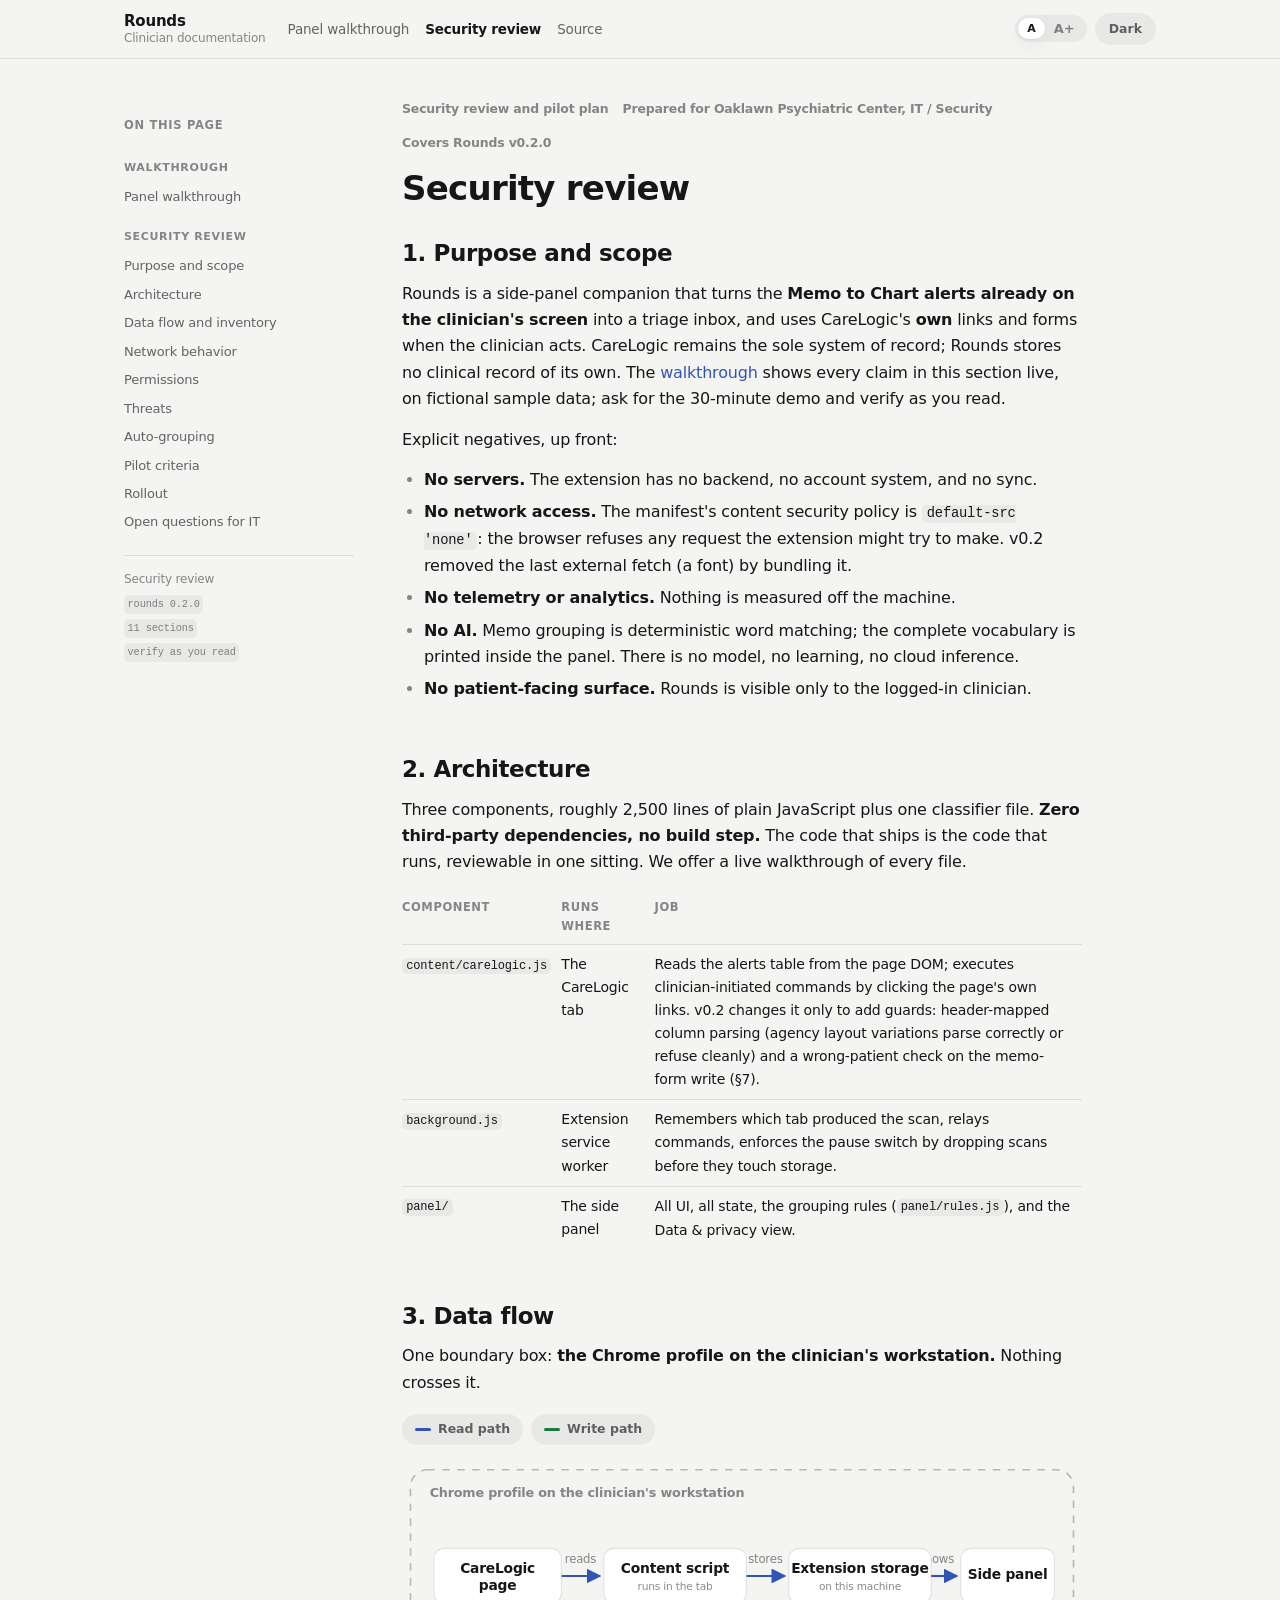
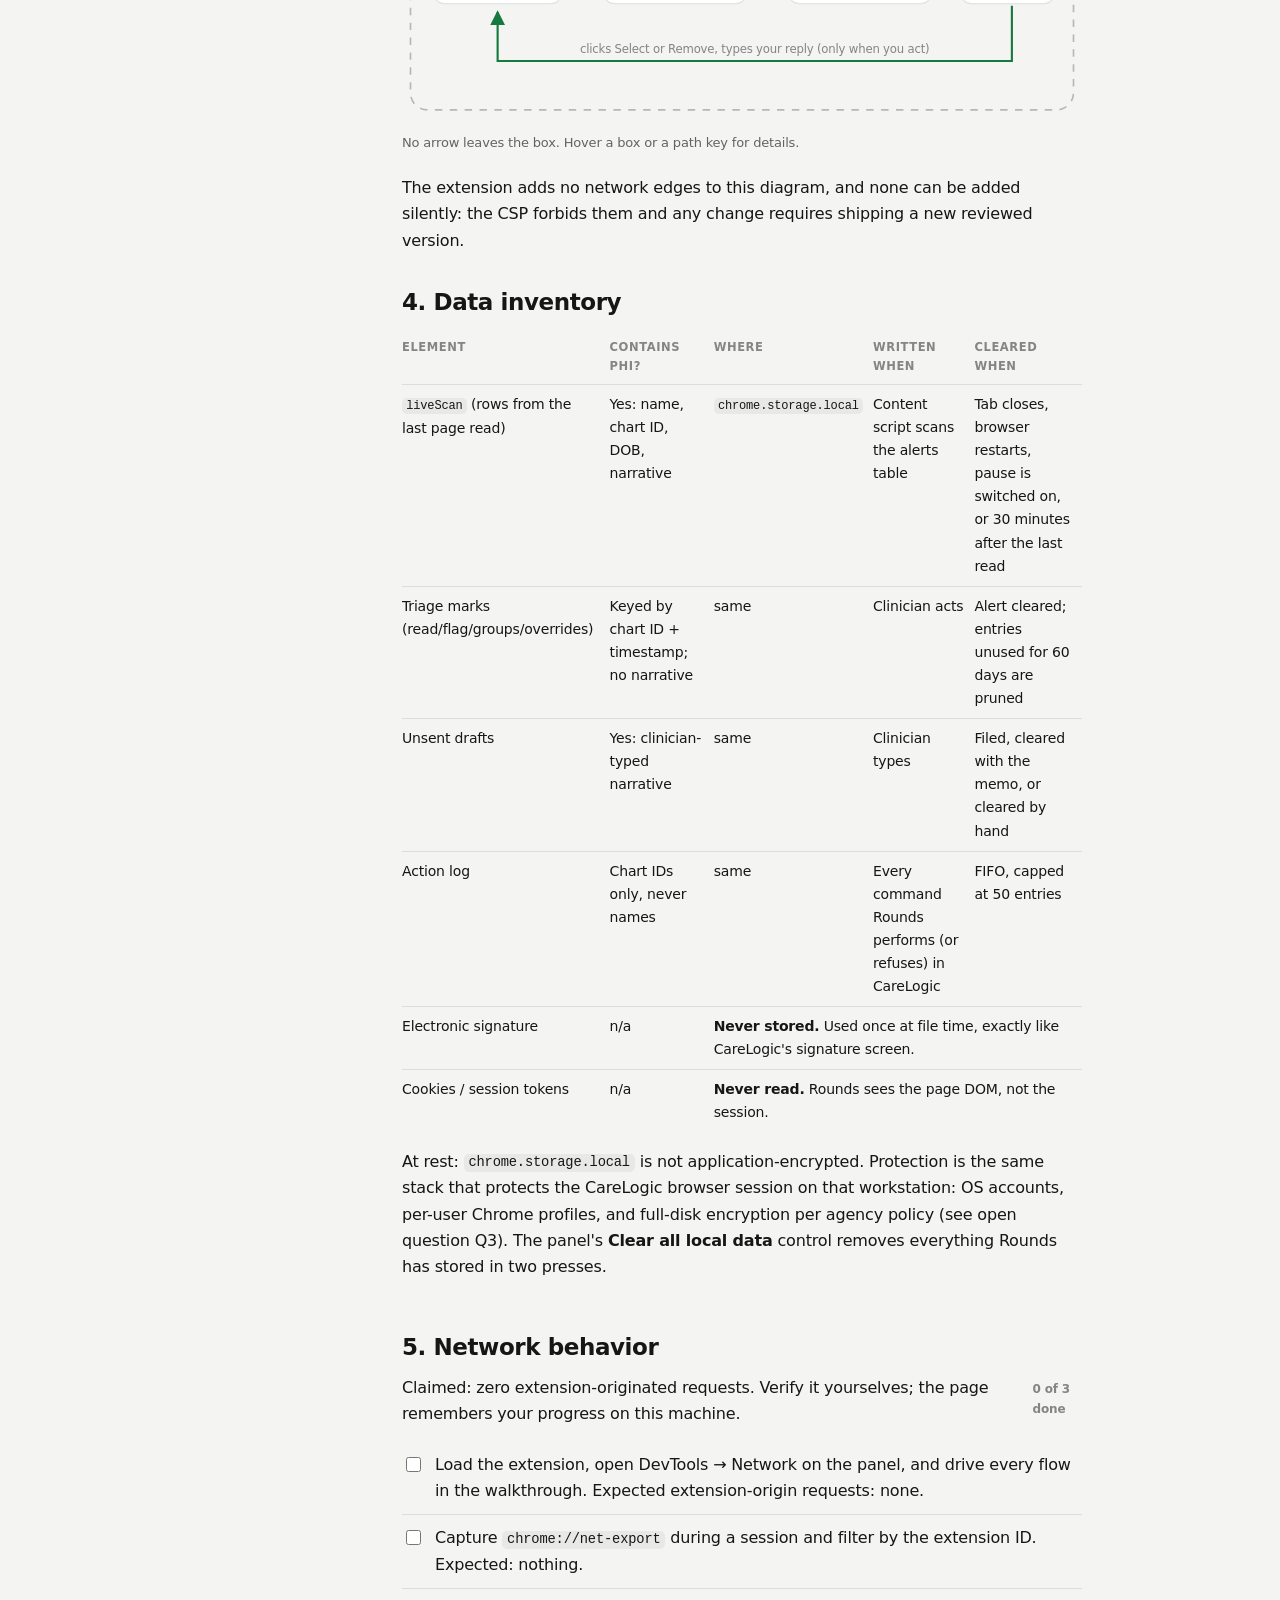
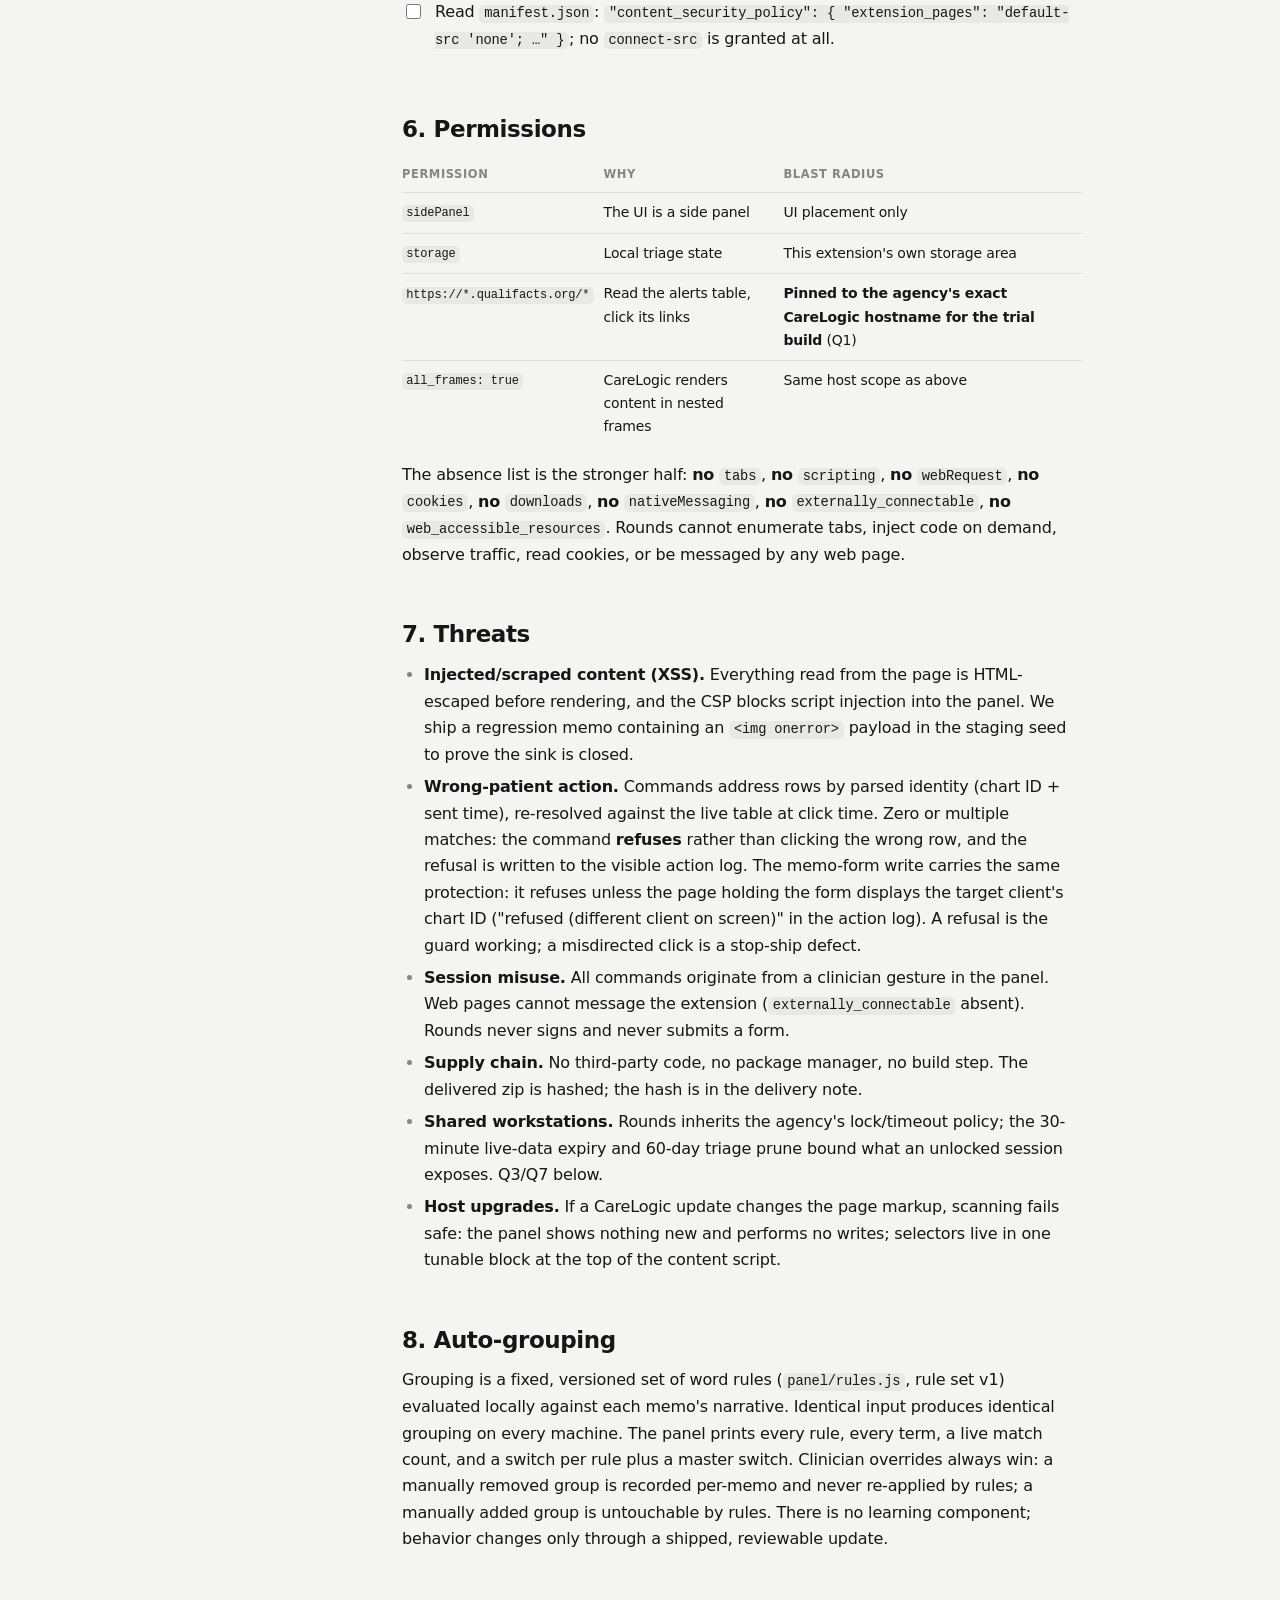
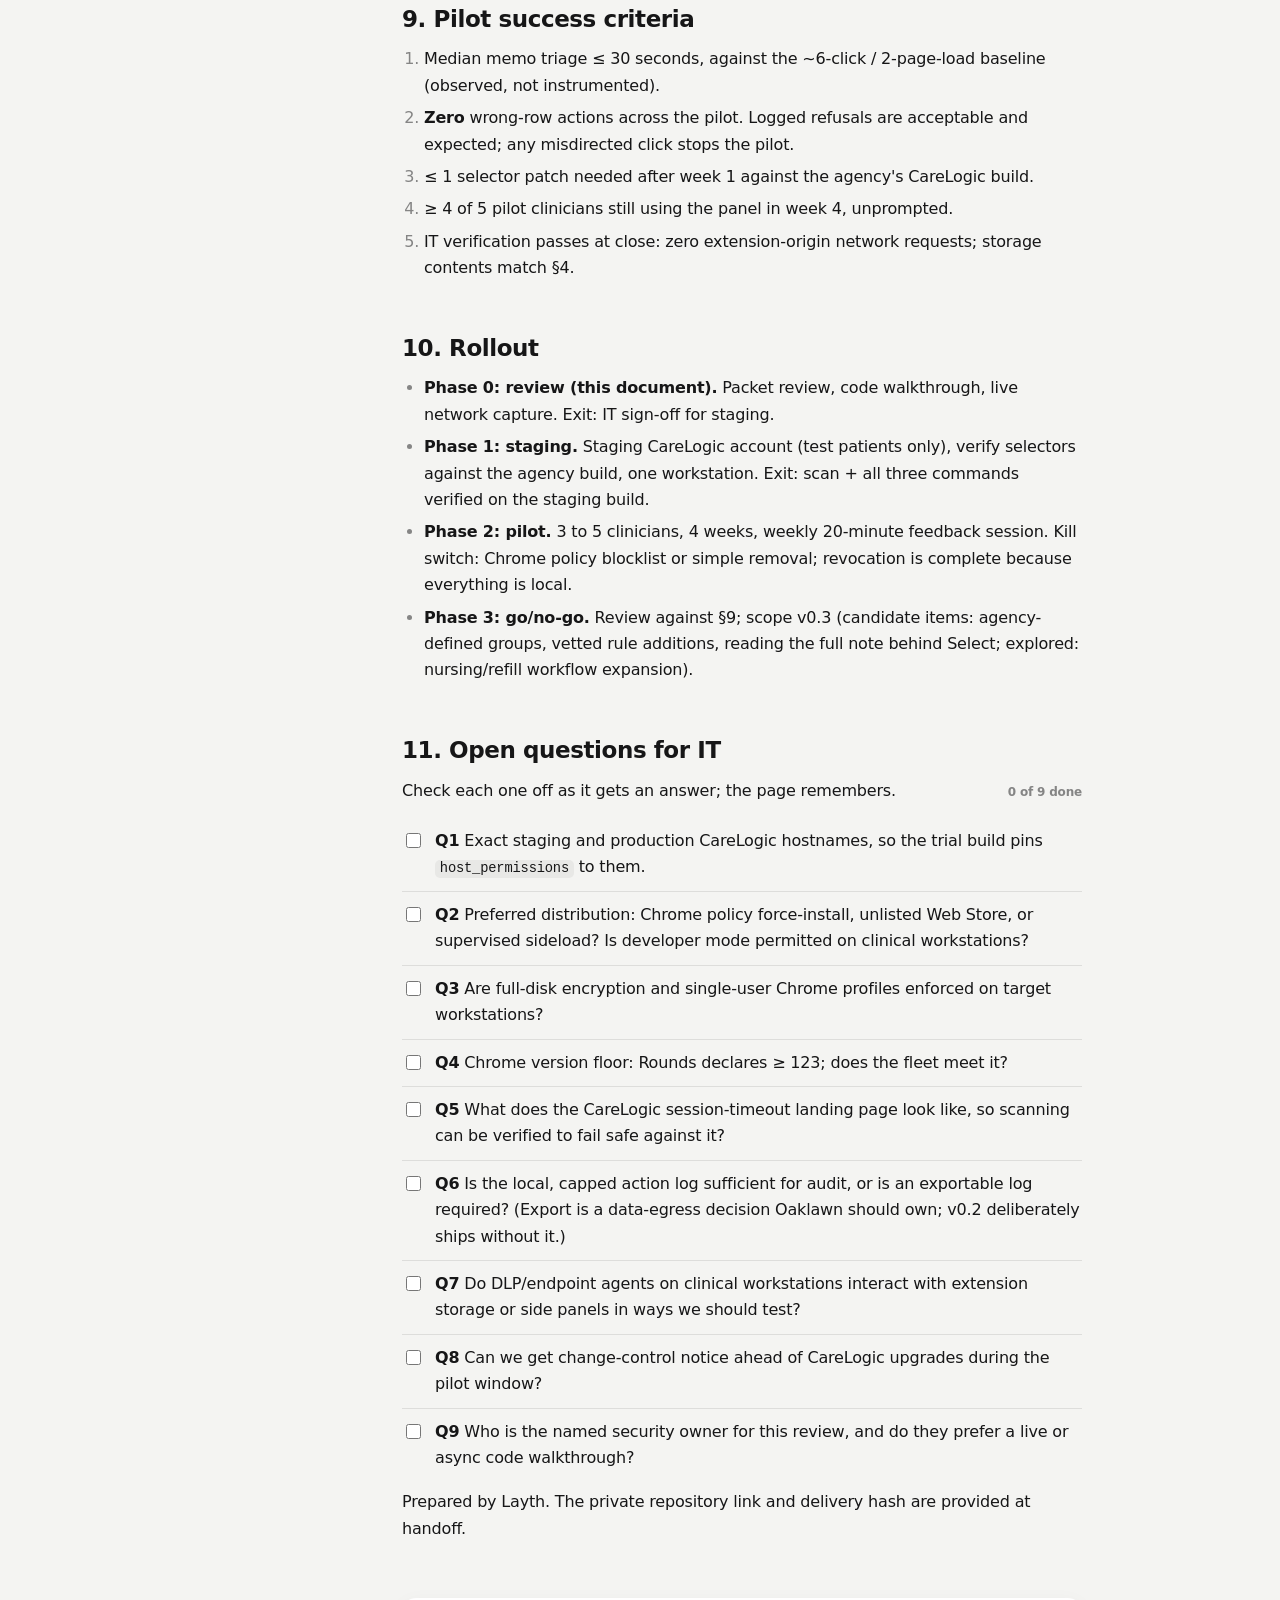
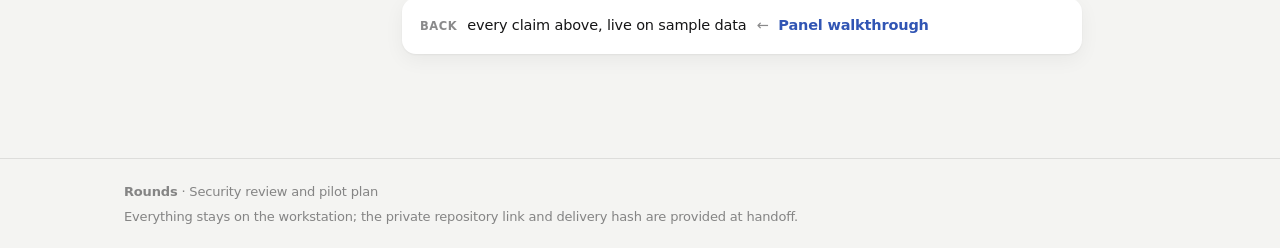
==== security.html @ e2f17cdd "Rounds docs site v0.2.0" ====
<!doctype html>
<html lang="en" data-theme="light" data-text-size="standard">
<head>
<meta charset="UTF-8" />
<meta name="viewport" content="width=device-width, initial-scale=1.0" />
<meta name="referrer" content="no-referrer" />
<meta name="description" content="Security review and pilot plan for the Rounds side panel: architecture, data flow, permissions, threats, and the staging trial plan for Oaklawn IT." />
<title>Security review | Rounds</title>
<script>(function(){var d=document.documentElement;try{d.dataset.theme=localStorage.getItem("rounds-docs-theme")||(matchMedia("(prefers-color-scheme: dark)").matches?"dark":"light");d.dataset.textSize=localStorage.getItem("rounds-docs-text")||"standard"}catch(e){}})()</script>
<link rel="stylesheet" href="docs.css" />
</head>
<body>
<a class="skip-link" href="#main-content">Skip to the review</a>

<div class="reading-progress" aria-hidden="true"><span id="readingProgress"></span></div>

<header class="document-header">
  <div class="header-inner">
    <a class="site-name" href="index.html"><strong>Rounds</strong><span>Clinician documentation</span></a>
    <nav aria-label="Primary">
      <a href="index.html">Panel walkthrough</a>
      <a href="security.html" aria-current="page">Security review</a>
      <a href="https://github.com/editnori/rounds" rel="noreferrer" title="Private repository">Source</a>
    </nav>
    <div class="reader-tools" role="group" aria-label="Reading controls">
      <div class="text-scale" role="group" aria-label="Article text size">
        <button type="button" data-text-size="standard" aria-pressed="true">A</button>
        <button type="button" data-text-size="large" aria-pressed="false">A+</button>
      </div>
      <button class="theme-button" id="themeButton" type="button" aria-pressed="false">Dark</button>
    </div>
    <button class="contents-button" id="contentsButton" type="button" aria-expanded="false" aria-controls="contentsRail">Contents</button>
  </div>
</header>

<div class="document-shell">
  <aside class="contents" id="contentsRail" aria-label="Documentation contents">
    <p>On this page</p>
    <nav>
      <span class="contents-group">Walkthrough</span>
      <a href="index.html">Panel walkthrough</a>
      <span class="contents-group">Security review</span>
      <a href="#security">Purpose and scope</a>
      <a href="#sec-architecture">Architecture</a>
      <a href="#sec-data">Data flow and inventory</a>
      <a href="#sec-network">Network behavior</a>
      <a href="#sec-permissions">Permissions</a>
      <a href="#sec-threats">Threats</a>
      <a href="#sec-rules">Auto-grouping</a>
      <a href="#sec-pilot">Pilot criteria</a>
      <a href="#sec-rollout">Rollout</a>
      <a href="#sec-questions">Open questions for IT</a>
    </nav>
    <div class="contents-version">
      <span>Security review</span>
      <code>rounds 0.2.0</code>
      <code>11 sections</code>
      <code>verify as you read</code>
    </div>
  </aside>

  <main id="main-content">
    <article>
      <header class="article-header" id="security">
        <div class="publication-line">
          <span>Security review and pilot plan</span>
          <span>Prepared for Oaklawn Psychiatric Center, IT / Security</span>
          <span>Covers Rounds v0.2.0</span>
        </div>
        <h1>Security review</h1>
        <h2 style="margin-top:30px">1. Purpose and scope</h2>
        <p>Rounds is a side-panel companion that turns the <strong>Memo to Chart alerts already on the clinician's screen</strong> into a triage inbox, and uses CareLogic's <strong>own</strong> links and forms when the clinician acts. CareLogic remains the sole system of record; Rounds stores no clinical record of its own. The <a href="index.html">walkthrough</a> shows every claim in this section live, on fictional sample data; ask for the 30-minute demo and verify as you read.</p>
        <p>Explicit negatives, up front:</p>
        <ul>
          <li><strong>No servers.</strong> The extension has no backend, no account system, and no sync.</li>
          <li><strong>No network access.</strong> The manifest's content security policy is <code>default-src 'none'</code>: the browser refuses any request the extension might try to make. v0.2 removed the last external fetch (a font) by bundling it.</li>
          <li><strong>No telemetry or analytics.</strong> Nothing is measured off the machine.</li>
          <li><strong>No AI.</strong> Memo grouping is deterministic word matching; the complete vocabulary is printed inside the panel. There is no model, no learning, no cloud inference.</li>
          <li><strong>No patient-facing surface.</strong> Rounds is visible only to the logged-in clinician.</li>
        </ul>
      </header>

      <section class="walkthrough-step" id="sec-architecture">
        <h2>2. Architecture</h2>
        <p>Three components, roughly 2,500 lines of plain JavaScript plus one classifier file. <strong>Zero third-party dependencies, no build step.</strong> The code that ships is the code that runs, reviewable in one sitting. We offer a live walkthrough of every file.</p>
        <div class="table-scroll"><table class="doc-table">
          <tr><th>Component</th><th>Runs where</th><th>Job</th></tr>
          <tr><td><code>content/carelogic.js</code></td><td>The CareLogic tab</td><td>Reads the alerts table from the page DOM; executes clinician-initiated commands by clicking the page's own links. v0.2 changes it only to add guards: header-mapped column parsing (agency layout variations parse correctly or refuse cleanly) and a wrong-patient check on the memo-form write (§7).</td></tr>
          <tr><td><code>background.js</code></td><td>Extension service worker</td><td>Remembers which tab produced the scan, relays commands, enforces the pause switch by dropping scans before they touch storage.</td></tr>
          <tr><td><code>panel/</code></td><td>The side panel</td><td>All UI, all state, the grouping rules (<code>panel/rules.js</code>), and the Data &amp; privacy view.</td></tr>
        </table></div>
      </section>

      <section class="walkthrough-step" id="sec-data">
        <h2>3. Data flow</h2>
        <p>One boundary box: <strong>the Chrome profile on the clinician's workstation.</strong> Nothing crosses it.</p>
<figure class="flow">
  <div class="flow-legend" aria-hidden="true">
    <button type="button" class="flow-key read" data-path="read"><i></i>Read path</button>
    <button type="button" class="flow-key write" data-path="write"><i></i>Write path</button>
  </div>
  <svg id="flowSvg" viewBox="0 0 640 250" role="img" aria-label="Data flow: the CareLogic page is read by the content script, which stores rows in extension storage, which the side panel shows. The write path goes from the side panel back to the CareLogic page: it clicks Select or Remove and types your reply, only when you act. Every box sits inside the Chrome profile on the workstation and no arrow leaves it.">
    <defs>
      <marker id="arrR" viewBox="0 0 8 8" refX="7" refY="4" markerWidth="7" markerHeight="7" orient="auto"><path d="M0 0 L8 4 L0 8 z" style="fill: var(--blue)"/></marker>
      <marker id="arrW" viewBox="0 0 8 8" refX="7" refY="4" markerWidth="7" markerHeight="7" orient="auto"><path d="M0 0 L8 4 L0 8 z" style="fill: var(--green)"/></marker>
    </defs>
    <rect class="boundary" x="8" y="12" width="624" height="226" rx="16"/>
    <text class="boundary-label" x="26" y="38">Chrome profile on the clinician's workstation</text>

    <path class="edge read" d="M150 112 H 186" marker-end="url(#arrR)"/>
    <path class="edge read" d="M324 112 H 360" marker-end="url(#arrR)"/>
    <path class="edge read" d="M498 112 H 522" marker-end="url(#arrR)"/>
    <text class="edge-label read" x="168" y="100" text-anchor="middle">reads</text>
    <text class="edge-label read" x="342" y="100" text-anchor="middle">stores</text>
    <text class="edge-label read" x="503" y="100" text-anchor="middle">shows</text>

    <path class="edge write" d="M574 140 V 192 H 90 V 146" marker-end="url(#arrW)"/>
    <text class="edge-label write" x="332" y="184" text-anchor="middle">clicks Select or Remove, types your reply (only when you act)</text>

    <g class="node" data-cap="CareLogic's own page. Rounds reads the alerts table that is already on screen and clicks the same links you would.">
      <rect x="30" y="86" width="120" height="52" rx="10"/>
      <text x="90" y="109">CareLogic</text>
      <text x="90" y="125">page</text>
    </g>
    <g class="node" data-cap="content/carelogic.js. Parses the table rows and runs your commands. It never signs and never submits.">
      <rect x="190" y="86" width="134" height="52" rx="10"/>
      <text x="257" y="109">Content script</text>
      <text class="sub" x="257" y="125">runs in the tab</text>
    </g>
    <g class="node" data-cap="chrome.storage.local. Rows from the last read, your groups and flags, drafts, and the action log. Cleared on tab close, expiry, or Clear all local data.">
      <rect x="364" y="86" width="134" height="52" rx="10"/>
      <text x="431" y="109">Extension storage</text>
      <text class="sub" x="431" y="125">on this machine</text>
    </g>
    <g class="node" data-cap="The Rounds panel. All UI and all rules run here, next to the EHR, never on a server.">
      <rect x="526" y="86" width="88" height="52" rx="10"/>
      <text x="570" y="115">Side panel</text>
    </g>
  </svg>
  <figcaption class="flow-cap" id="flowCap">No arrow leaves the box. Hover a box or a path key for details.</figcaption>
</figure>
        <p>The extension adds no network edges to this diagram, and none can be added silently: the CSP forbids them and any change requires shipping a new reviewed version.</p>

        <h2 style="margin-top:34px">4. Data inventory</h2>
        <div class="table-scroll"><table class="doc-table">
          <tr><th>Element</th><th>Contains PHI?</th><th>Where</th><th>Written when</th><th>Cleared when</th></tr>
          <tr><td><code>liveScan</code> (rows from the last page read)</td><td>Yes: name, chart ID, DOB, narrative</td><td><code>chrome.storage.local</code></td><td>Content script scans the alerts table</td><td>Tab closes, browser restarts, pause is switched on, or 30 minutes after the last read</td></tr>
          <tr><td>Triage marks (read/flag/groups/overrides)</td><td>Keyed by chart ID + timestamp; no narrative</td><td>same</td><td>Clinician acts</td><td>Alert cleared; entries unused for 60 days are pruned</td></tr>
          <tr><td>Unsent drafts</td><td>Yes: clinician-typed narrative</td><td>same</td><td>Clinician types</td><td>Filed, cleared with the memo, or cleared by hand</td></tr>
          <tr><td>Action log</td><td>Chart IDs only, never names</td><td>same</td><td>Every command Rounds performs (or refuses) in CareLogic</td><td>FIFO, capped at 50 entries</td></tr>
          <tr><td>Electronic signature</td><td>n/a</td><td colspan="3"><strong>Never stored.</strong> Used once at file time, exactly like CareLogic's signature screen.</td></tr>
          <tr><td>Cookies / session tokens</td><td>n/a</td><td colspan="3"><strong>Never read.</strong> Rounds sees the page DOM, not the session.</td></tr>
        </table></div>
        <p>At rest: <code>chrome.storage.local</code> is not application-encrypted. Protection is the same stack that protects the CareLogic browser session on that workstation: OS accounts, per-user Chrome profiles, and full-disk encryption per agency policy (see open question Q3). The panel's <strong>Clear all local data</strong> control removes everything Rounds has stored in two presses.</p>
      </section>

      <section class="walkthrough-step" id="sec-network">
        <h2>5. Network behavior</h2>
        <div class="check-head"><p>Claimed: zero extension-originated requests. Verify it yourselves; the page remembers your progress on this machine.</p><span class="check-count" data-count="verify"></span></div>
        <ul class="check-list" data-checklist="verify">
          <li><label><input type="checkbox"><span>Load the extension, open DevTools → Network on the panel, and drive every flow in the walkthrough. Expected extension-origin requests: none.</span></label></li>
          <li><label><input type="checkbox"><span>Capture <code>chrome://net-export</code> during a session and filter by the extension ID. Expected: nothing.</span></label></li>
          <li><label><input type="checkbox"><span>Read <code>manifest.json</code>: <code>"content_security_policy": { "extension_pages": "default-src 'none'; …" }</code>; no <code>connect-src</code> is granted at all.</span></label></li>
        </ul>
      </section>

      <section class="walkthrough-step" id="sec-permissions">
        <h2>6. Permissions</h2>
        <div class="table-scroll"><table class="doc-table">
          <tr><th>Permission</th><th>Why</th><th>Blast radius</th></tr>
          <tr><td><code>sidePanel</code></td><td>The UI is a side panel</td><td>UI placement only</td></tr>
          <tr><td><code>storage</code></td><td>Local triage state</td><td>This extension's own storage area</td></tr>
          <tr><td><code>https://*.qualifacts.org/*</code></td><td>Read the alerts table, click its links</td><td><strong>Pinned to the agency's exact CareLogic hostname for the trial build</strong> (Q1)</td></tr>
          <tr><td><code>all_frames: true</code></td><td>CareLogic renders content in nested frames</td><td>Same host scope as above</td></tr>
        </table></div>
        <p>The absence list is the stronger half: <strong>no</strong> <code>tabs</code>, <strong>no</strong> <code>scripting</code>, <strong>no</strong> <code>webRequest</code>, <strong>no</strong> <code>cookies</code>, <strong>no</strong> <code>downloads</code>, <strong>no</strong> <code>nativeMessaging</code>, <strong>no</strong> <code>externally_connectable</code>, <strong>no</strong> <code>web_accessible_resources</code>. Rounds cannot enumerate tabs, inject code on demand, observe traffic, read cookies, or be messaged by any web page.</p>
      </section>

      <section class="walkthrough-step" id="sec-threats">
        <h2>7. Threats</h2>
        <ul>
          <li><strong>Injected/scraped content (XSS).</strong> Everything read from the page is HTML-escaped before rendering, and the CSP blocks script injection into the panel. We ship a regression memo containing an <code>&lt;img onerror&gt;</code> payload in the staging seed to prove the sink is closed.</li>
          <li><strong>Wrong-patient action.</strong> Commands address rows by parsed identity (chart ID + sent time), re-resolved against the live table at click time. Zero or multiple matches: the command <strong>refuses</strong> rather than clicking the wrong row, and the refusal is written to the visible action log. The memo-form write carries the same protection: it refuses unless the page holding the form displays the target client's chart ID ("refused (different client on screen)" in the action log). A refusal is the guard working; a misdirected click is a stop-ship defect.</li>
          <li><strong>Session misuse.</strong> All commands originate from a clinician gesture in the panel. Web pages cannot message the extension (<code>externally_connectable</code> absent). Rounds never signs and never submits a form.</li>
          <li><strong>Supply chain.</strong> No third-party code, no package manager, no build step. The delivered zip is hashed; the hash is in the delivery note.</li>
          <li><strong>Shared workstations.</strong> Rounds inherits the agency's lock/timeout policy; the 30-minute live-data expiry and 60-day triage prune bound what an unlocked session exposes. Q3/Q7 below.</li>
          <li><strong>Host upgrades.</strong> If a CareLogic update changes the page markup, scanning fails safe: the panel shows nothing new and performs no writes; selectors live in one tunable block at the top of the content script.</li>
        </ul>
      </section>

      <section class="walkthrough-step" id="sec-rules">
        <h2>8. Auto-grouping</h2>
        <p>Grouping is a fixed, versioned set of word rules (<code>panel/rules.js</code>, rule set v1) evaluated locally against each memo's narrative. Identical input produces identical grouping on every machine. The panel prints every rule, every term, a live match count, and a switch per rule plus a master switch. Clinician overrides always win: a manually removed group is recorded per-memo and never re-applied by rules; a manually added group is untouchable by rules. There is no learning component; behavior changes only through a shipped, reviewable update.</p>
      </section>

      <section class="walkthrough-step" id="sec-pilot">
        <h2>9. Pilot success criteria</h2>
        <ol>
          <li>Median memo triage ≤ 30 seconds, against the ~6-click / 2-page-load baseline (observed, not instrumented).</li>
          <li><strong>Zero</strong> wrong-row actions across the pilot. Logged refusals are acceptable and expected; any misdirected click stops the pilot.</li>
          <li>≤ 1 selector patch needed after week 1 against the agency's CareLogic build.</li>
          <li>≥ 4 of 5 pilot clinicians still using the panel in week 4, unprompted.</li>
          <li>IT verification passes at close: zero extension-origin network requests; storage contents match §4.</li>
        </ol>
      </section>

      <section class="walkthrough-step" id="sec-rollout">
        <h2>10. Rollout</h2>
        <ul>
          <li><strong>Phase 0: review (this document).</strong> Packet review, code walkthrough, live network capture. Exit: IT sign-off for staging.</li>
          <li><strong>Phase 1: staging.</strong> Staging CareLogic account (test patients only), verify selectors against the agency build, one workstation. Exit: scan + all three commands verified on the staging build.</li>
          <li><strong>Phase 2: pilot.</strong> 3 to 5 clinicians, 4 weeks, weekly 20-minute feedback session. Kill switch: Chrome policy blocklist or simple removal; revocation is complete because everything is local.</li>
          <li><strong>Phase 3: go/no-go.</strong> Review against §9; scope v0.3 (candidate items: agency-defined groups, vetted rule additions, reading the full note behind Select; explored: nursing/refill workflow expansion).</li>
        </ul>
      </section>

      <section class="walkthrough-step" id="sec-questions">
        <h2>11. Open questions for IT</h2>
        <div class="check-head"><p>Check each one off as it gets an answer; the page remembers.</p><span class="check-count" data-count="itq"></span></div>
        <ul class="check-list" data-checklist="itq">
          <li><label><input type="checkbox"><span><strong>Q1</strong> Exact staging and production CareLogic hostnames, so the trial build pins <code>host_permissions</code> to them.</span></label></li>
          <li><label><input type="checkbox"><span><strong>Q2</strong> Preferred distribution: Chrome policy force-install, unlisted Web Store, or supervised sideload? Is developer mode permitted on clinical workstations?</span></label></li>
          <li><label><input type="checkbox"><span><strong>Q3</strong> Are full-disk encryption and single-user Chrome profiles enforced on target workstations?</span></label></li>
          <li><label><input type="checkbox"><span><strong>Q4</strong> Chrome version floor: Rounds declares ≥ 123; does the fleet meet it?</span></label></li>
          <li><label><input type="checkbox"><span><strong>Q5</strong> What does the CareLogic session-timeout landing page look like, so scanning can be verified to fail safe against it?</span></label></li>
          <li><label><input type="checkbox"><span><strong>Q6</strong> Is the local, capped action log sufficient for audit, or is an exportable log required? (Export is a data-egress decision Oaklawn should own; v0.2 deliberately ships without it.)</span></label></li>
          <li><label><input type="checkbox"><span><strong>Q7</strong> Do DLP/endpoint agents on clinical workstations interact with extension storage or side panels in ways we should test?</span></label></li>
          <li><label><input type="checkbox"><span><strong>Q8</strong> Can we get change-control notice ahead of CareLogic upgrades during the pilot window?</span></label></li>
          <li><label><input type="checkbox"><span><strong>Q9</strong> Who is the named security owner for this review, and do they prefer a live or async code walkthrough?</span></label></li>
        </ul>
        <p>Prepared by Layth. The private repository link and delivery hash are provided at handoff.</p>
      </section>

      <div class="chapter-baton">
        <span class="baton-label">Back</span>
        <span>every claim above, live on sample data</span>
        <span class="baton-arrow" aria-hidden="true">←</span>
        <strong><a href="index.html">Panel walkthrough</a></strong>
      </div>
    </article>
  </main>
</div>

<footer>
  <div class="inner">
    <p><strong>Rounds</strong> · Security review and pilot plan</p>
    <p>Everything stays on the workstation; the private repository link and delivery hash are provided at handoff.</p>
  </div>
</footer>

<script>


  // flow diagram: legend focuses one path, boxes explain themselves
  (function () {
    var svg = document.getElementById("flowSvg");
    var cap = document.getElementById("flowCap");
    var rest = cap.textContent;
    document.querySelectorAll(".flow-key").forEach(function (k) {
      k.addEventListener("mouseenter", function () { svg.dataset.focus = k.dataset.path; });
      k.addEventListener("focus", function () { svg.dataset.focus = k.dataset.path; });
      k.addEventListener("mouseleave", function () { delete svg.dataset.focus; });
      k.addEventListener("blur", function () { delete svg.dataset.focus; });
    });
    svg.querySelectorAll(".node").forEach(function (n) {
      n.addEventListener("mouseenter", function () { cap.textContent = n.dataset.cap; });
      n.addEventListener("mouseleave", function () { cap.textContent = rest; });
    });
  })();

  // checklists remember their state on this machine
  document.querySelectorAll("[data-checklist]").forEach(function (list) {
    var key = "rounds-docs-check-" + list.dataset.checklist;
    var boxes = Array.prototype.slice.call(list.querySelectorAll("input[type=checkbox]"));
    var counter = document.querySelector('[data-count="' + list.dataset.checklist + '"]');
    var saved = [];
    try { saved = JSON.parse(localStorage.getItem(key)) || []; } catch (e) {}
    function count() {
      if (counter) counter.textContent =
        boxes.filter(function (b) { return b.checked; }).length + " of " + boxes.length + " done";
    }
    boxes.forEach(function (b, i) {
      b.checked = saved.indexOf(i) >= 0;
      b.addEventListener("change", function () {
        var now = [];
        boxes.forEach(function (x, j) { if (x.checked) now.push(j); });
        try { localStorage.setItem(key, JSON.stringify(now)); } catch (e) {}
        count();
      });
    });
    count();
  });
</script>
<script src="docs.js"></script>
</body>
</html>
---- docs.css ----
:root {
    --paper: #f4f4f2; --sheet: #ffffff; --ink: #161617;
    --ink-2: rgba(22,22,23,0.65); --ink-3: rgba(22,22,23,0.5);
    --line: rgba(22,22,23,0.1); --fill: rgba(22,22,23,0.05);
    --blue: #3155b4; --green: #167a3e; --green-bg: rgba(54,194,110,0.14);
    --amber: #9a7400; --amber-bg: rgba(210,165,0,0.13);
    --coral: #c4522a;
    --shadow: 0 1px 2px rgba(17,17,19,0.05), 0 6px 20px rgba(17,17,19,0.05);
  }
  [data-theme="dark"] {
    --paper: #111113; --sheet: #1b1b1f; --ink: #f2f2f0;
    --ink-2: rgba(242,242,240,0.65); --ink-3: rgba(242,242,240,0.5);
    --line: rgba(242,242,240,0.12); --fill: rgba(242,242,240,0.06);
    --blue: #8aa5ff; --green: #57de8c; --green-bg: rgba(67,217,127,0.14);
    --amber: #deb324; --amber-bg: rgba(222,179,36,0.12);
    --coral: #ffa485;
    --shadow: 0 1px 2px rgba(0,0,0,0.3), 0 6px 20px rgba(0,0,0,0.25);
  }
  * { box-sizing: border-box; }
  html { scroll-behavior: smooth; }
  body {
    margin: 0;
    font-family: "Inter", system-ui, -apple-system, "Segoe UI", sans-serif;
    font-size: 16px; line-height: 1.65;
    letter-spacing: -0.011em;
    background: var(--paper); color: var(--ink);
    text-rendering: optimizeLegibility;
  }
  code {
    font-family: ui-monospace, "Cascadia Code", "Source Code Pro", Menlo, monospace;
    font-size: 0.86em;
    background: var(--fill);
    border-radius: 5px;
    padding: 0.1em 0.35em;
  }
  a { color: var(--blue); text-decoration: none; }
  a:hover { text-decoration: underline; }
  .skip-link { position: absolute; left: -9999px; }
  .skip-link:focus { left: 16px; top: 12px; background: var(--sheet); padding: 8px 14px; border-radius: 999px; z-index: 10; }

  .document-header {
    position: sticky; top: 0; z-index: 5;
    background: color-mix(in srgb, var(--paper) 88%, transparent);
    backdrop-filter: blur(10px);
    border-bottom: 1px solid var(--line);
  }
  .header-inner {
    max-width: 1080px; margin: 0 auto; padding: 12px 24px;
    display: flex; align-items: center; gap: 22px; flex-wrap: wrap;
  }
  .site-name { display: flex; flex-direction: column; line-height: 1.25; color: var(--ink); }
  .site-name strong { font-size: 15px; font-weight: 650; letter-spacing: -0.014em; }
  .site-name span { font-size: 12px; color: var(--ink-3); }
  .document-header nav { display: flex; gap: 16px; flex-wrap: wrap; font-size: 13.5px; font-weight: 500; }
  .document-header nav a { color: var(--ink-2); }
  .document-header nav a[aria-current="page"] { color: var(--ink); font-weight: 600; }
  .reading-progress { position: fixed; top: 0; left: 0; right: 0; height: 3px; z-index: 30; pointer-events: none; }
  .reading-progress span { display: block; height: 100%; width: 0; background: var(--blue); transition: width 80ms linear; }
  .reader-tools { margin-left: auto; display: flex; align-items: center; gap: 8px; }
  .text-scale { display: flex; background: var(--fill); border-radius: 999px; padding: 3px; }
  .text-scale button {
    font: inherit; font-weight: 650; line-height: 1;
    color: var(--ink-3); background: none; border: 0; border-radius: 999px;
    padding: 4px 9px; cursor: pointer;
  }
  .text-scale button:first-child { font-size: 11px; }
  .text-scale button:last-child { font-size: 13px; }
  .text-scale button[aria-pressed="true"] { background: var(--sheet); color: var(--ink); box-shadow: var(--shadow); }
  [data-text-size="large"] article { font-size: 17.5px; }
  [data-text-size="large"] .article-deck { font-size: 19.5px; }
  .theme-button {
    font: inherit; font-size: 12.5px; font-weight: 600;
    color: var(--ink-2); background: var(--fill);
    border: 0; border-radius: 999px; padding: 6px 14px; cursor: pointer;
  }
  .theme-button:hover { color: var(--ink); }
  .contents-button {
    display: none;
    font: inherit; font-size: 12.5px; font-weight: 600;
    color: var(--ink-2); background: var(--fill);
    border: 0; border-radius: 999px; padding: 6px 14px; cursor: pointer;
  }

  .document-shell { max-width: 1080px; margin: 0 auto; padding: 0 24px 80px; display: grid; grid-template-columns: 230px minmax(0,1fr); gap: 48px; }
  @media (max-width: 900px) {
    .document-shell { grid-template-columns: minmax(0,1fr); }
    .contents { display: none; }
    .contents-button { display: inline-block; }
    .contents.is-open {
      display: block; position: fixed; top: 58px; left: 0; right: 0; bottom: 0;
      z-index: 25; background: var(--paper); padding: 20px 24px; overflow-y: auto;
    }
  }

  .contents { position: sticky; top: 76px; align-self: start; padding-top: 40px; font-size: 13px; }
  .contents p { margin: 0 0 10px; font-size: 11.5px; font-weight: 650; text-transform: uppercase; letter-spacing: 0.06em; color: var(--ink-3); }
  .contents nav { display: flex; flex-direction: column; gap: 7px; }
  .contents nav a { color: var(--ink-2); }
  .contents nav a:hover { color: var(--ink); text-decoration: none; }
  .contents-version { margin-top: 22px; padding-top: 14px; border-top: 1px solid var(--line); display: flex; flex-direction: column; gap: 5px; font-size: 12px; color: var(--ink-3); }
  .contents-version code { align-self: flex-start; }

  main { padding-top: 40px; min-width: 0; }
  article { max-width: 680px; }

  .publication-line { display: flex; gap: 14px; flex-wrap: wrap; font-size: 12.5px; font-weight: 550; color: var(--ink-3); margin-bottom: 14px; }
  h1 { margin: 0 0 14px; font-size: 34px; line-height: 1.2; font-weight: 650; letter-spacing: -0.022em; }
  .article-deck { margin: 0 0 26px; font-size: 18px; line-height: 1.6; color: var(--ink-2); }

  .deliverable-callout {
    display: grid; gap: 14px; margin: 0 0 24px;
    background: var(--sheet); border-radius: 14px; box-shadow: var(--shadow); padding: 18px;
    font-size: 14px;
  }
  .deliverable-callout > div { display: grid; gap: 3px; }
  .deliverable-callout p { margin: 0; color: var(--ink-2); }
  .state-lozenge {
    justify-self: start;
    font-size: 11px; font-weight: 650; letter-spacing: 0.02em;
    border-radius: 999px; padding: 2px 9px;
  }
  .state-lozenge.good { background: var(--green-bg); color: var(--green); }
  .state-lozenge.warn { background: var(--amber-bg); color: var(--amber); }

  .release-metadata { display: grid; grid-template-columns: repeat(auto-fit, minmax(150px, 1fr)); gap: 10px 18px; margin: 0 0 24px; padding: 0; }
  .release-metadata div { border-top: 1px solid var(--line); padding-top: 8px; }
  .release-metadata dt { font-size: 11.5px; font-weight: 650; text-transform: uppercase; letter-spacing: 0.05em; color: var(--ink-3); }
  .release-metadata dd { margin: 2px 0 0; font-size: 14px; font-weight: 550; }

  .boundary-note, .method-note {
    margin: 20px 0; padding: 14px 18px;
    border-radius: 12px; font-size: 14.5px; line-height: 1.6;
  }
  .boundary-note { background: var(--amber-bg); }
  .boundary-note strong { color: var(--amber); }
  .method-note { background: var(--fill); }

  .walkthrough-step { margin-top: 52px; position: relative; }
  .section-number { font-size: 13px; font-weight: 650; color: var(--blue); letter-spacing: 0.04em; margin-bottom: 4px; }
  h2 { margin: 0 0 12px; font-size: 23px; line-height: 1.3; font-weight: 650; letter-spacing: -0.018em; }
  h3 { margin: 22px 0 8px; font-size: 16px; font-weight: 650; }
  p { margin: 0 0 14px; }
  ul { margin: 0 0 14px; padding-left: 22px; }
  li { margin-bottom: 6px; }
  li::marker { color: var(--ink-3); }

  .panel-shot { margin: 22px 0; }
  .panel-shot a.frame { display: block; max-width: 340px; border-radius: 16px; overflow: hidden; box-shadow: var(--shadow); }
  .panel-shot img { display: block; width: 100%; height: auto; }
  .panel-shot figcaption { margin-top: 9px; font-size: 13px; color: var(--ink-2); max-width: 480px; }
  .panel-shot figcaption > span:first-child { font-weight: 650; color: var(--ink); margin-right: 4px; }
  .panel-shot .full { margin-left: 6px; font-size: 12.5px; }
  .shot-pair { display: flex; gap: 18px; flex-wrap: wrap; }
  .shot-pair .panel-shot { flex: 1 1 260px; margin: 12px 0; }

  .chapter-baton {
    display: flex; align-items: baseline; gap: 10px; flex-wrap: wrap;
    margin-top: 56px; padding: 16px 18px;
    background: var(--sheet); border-radius: 14px; box-shadow: var(--shadow);
    font-size: 14.5px;
  }
  .baton-label { font-size: 11.5px; font-weight: 650; text-transform: uppercase; letter-spacing: 0.05em; color: var(--ink-3); }
  .baton-arrow { color: var(--ink-3); }

  .part-head { margin-top: 72px; padding-top: 30px; border-top: 1px solid var(--line); }
  .part-head h1 { font-size: 27px; }
  .contents-group { display: block; margin: 14px 0 2px; font-size: 11px; font-weight: 650; text-transform: uppercase; letter-spacing: 0.06em; color: var(--ink-3); }
  .table-scroll { overflow-x: auto; margin: 0 0 16px; }
  .doc-table { width: 100%; min-width: 540px; border-collapse: collapse; font-size: 14px; }
  .doc-table th, .doc-table td { text-align: left; padding: 8px 10px 8px 0; border-top: 1px solid var(--line); vertical-align: top; }
  .doc-table th { font-size: 11.5px; text-transform: uppercase; letter-spacing: 0.05em; color: var(--ink-3); border-top: 0; }
  pre.diagram { background: var(--sheet); border-radius: 12px; box-shadow: var(--shadow); padding: 14px 18px; font-size: 13px; line-height: 1.5; overflow-x: auto; margin: 0 0 14px; }
  pre.diagram code { background: none; padding: 0; }
  ol { margin: 0 0 14px; padding-left: 22px; }
  ol li { margin-bottom: 6px; }

  footer { border-top: 1px solid var(--line); margin-top: 24px; }
  footer .inner { max-width: 1080px; margin: 0 auto; padding: 22px 24px; font-size: 13px; color: var(--ink-3); }
  footer p { margin: 0 0 4px; }

  /* ---------- flow diagram ---------- */
  .flow { margin: 18px 0 22px; }
  .flow-legend { display: flex; gap: 8px; margin-bottom: 12px; }
  .flow-key {
    font: inherit; font-size: 12.5px; font-weight: 600;
    display: inline-flex; align-items: center; gap: 7px;
    border: 0; border-radius: 999px; padding: 5px 13px;
    background: var(--fill); color: var(--ink-2); cursor: pointer;
  }
  .flow-key:hover { color: var(--ink); }
  .flow-key i { width: 16px; height: 3px; border-radius: 2px; display: inline-block; }
  .flow-key.read i { background: var(--blue); }
  .flow-key.write i { background: var(--green); }
  .flow svg { width: 100%; height: auto; display: block; }
  .flow .boundary { fill: none; stroke: var(--ink-3); stroke-width: 1.5; stroke-dasharray: 7 7; opacity: 0.55; }
  .flow .boundary-label { font-size: 12px; font-weight: 550; fill: var(--ink-3); }
  .flow .node rect { fill: var(--sheet); stroke: var(--line); }
  .flow .node text { font-size: 13px; font-weight: 600; fill: var(--ink); text-anchor: middle; }
  .flow .node .sub { font-size: 10px; font-weight: 500; fill: var(--ink-3); }
  .flow .edge { stroke-width: 2; fill: none; transition: opacity 160ms ease-out; }
  .flow .edge.read { stroke: var(--blue); }
  .flow .edge.write { stroke: var(--green); }
  .flow .edge-label { font-size: 11px; fill: var(--ink-3); transition: opacity 160ms ease-out; }
  .flow svg[data-focus="read"] .edge.write, .flow svg[data-focus="read"] .edge-label.write { opacity: 0.18; }
  .flow svg[data-focus="write"] .edge.read, .flow svg[data-focus="write"] .edge-label.read { opacity: 0.18; }
  .flow-cap { margin-top: 9px; font-size: 13px; color: var(--ink-2); min-height: 1.5em; }

  /* ---------- checklists ---------- */
  .check-list { list-style: none; margin: 0 0 8px; padding: 0; }
  .check-list li { margin: 0; }
  .check-list label { display: flex; align-items: baseline; gap: 11px; padding: 10px 0; border-top: 1px solid var(--line); cursor: pointer; }
  .check-list li:first-child label { border-top: 0; }
  .check-list input { accent-color: var(--blue); width: 15px; height: 15px; flex: none; transform: translateY(2px); cursor: pointer; }
  .check-list input:checked + span { color: var(--ink-3); }
  .check-count { font-size: 12px; font-weight: 600; color: var(--ink-3); font-variant-numeric: tabular-nums; }
  .check-head { display: flex; align-items: baseline; justify-content: space-between; gap: 12px; }
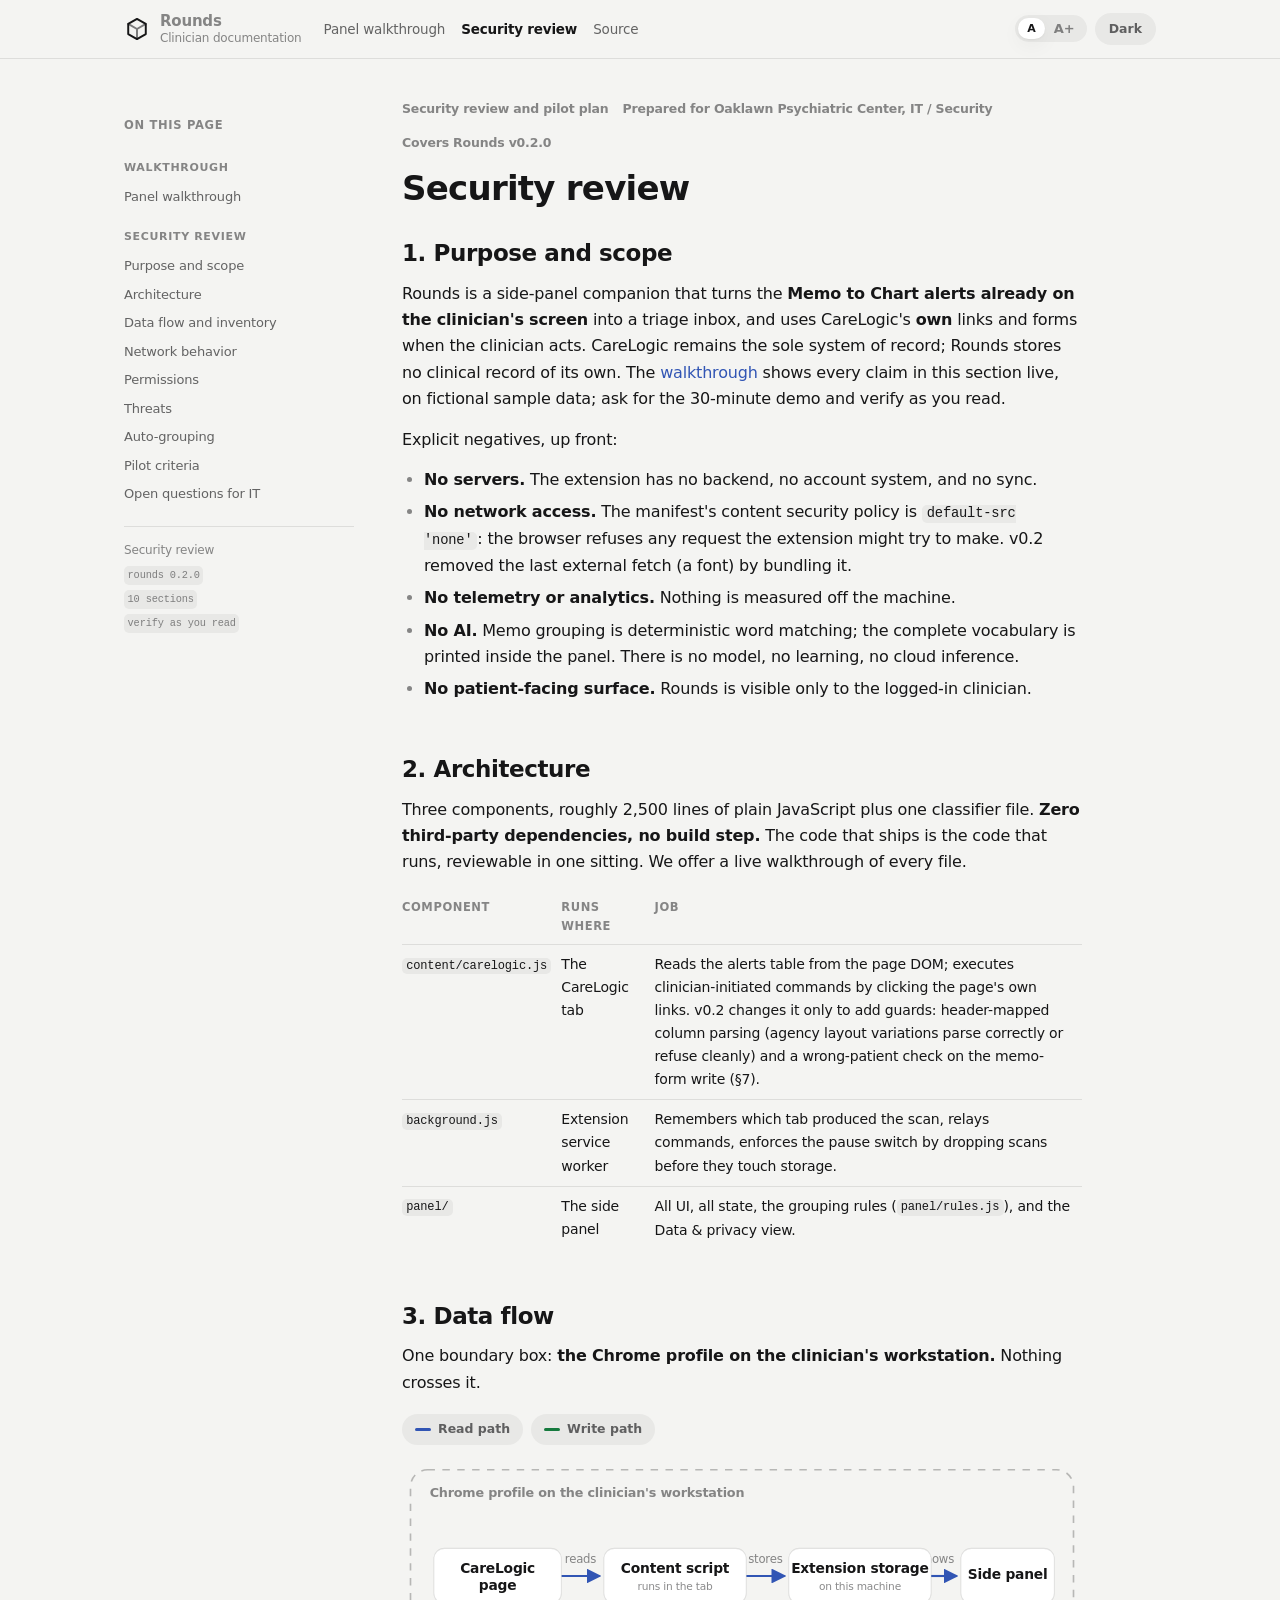
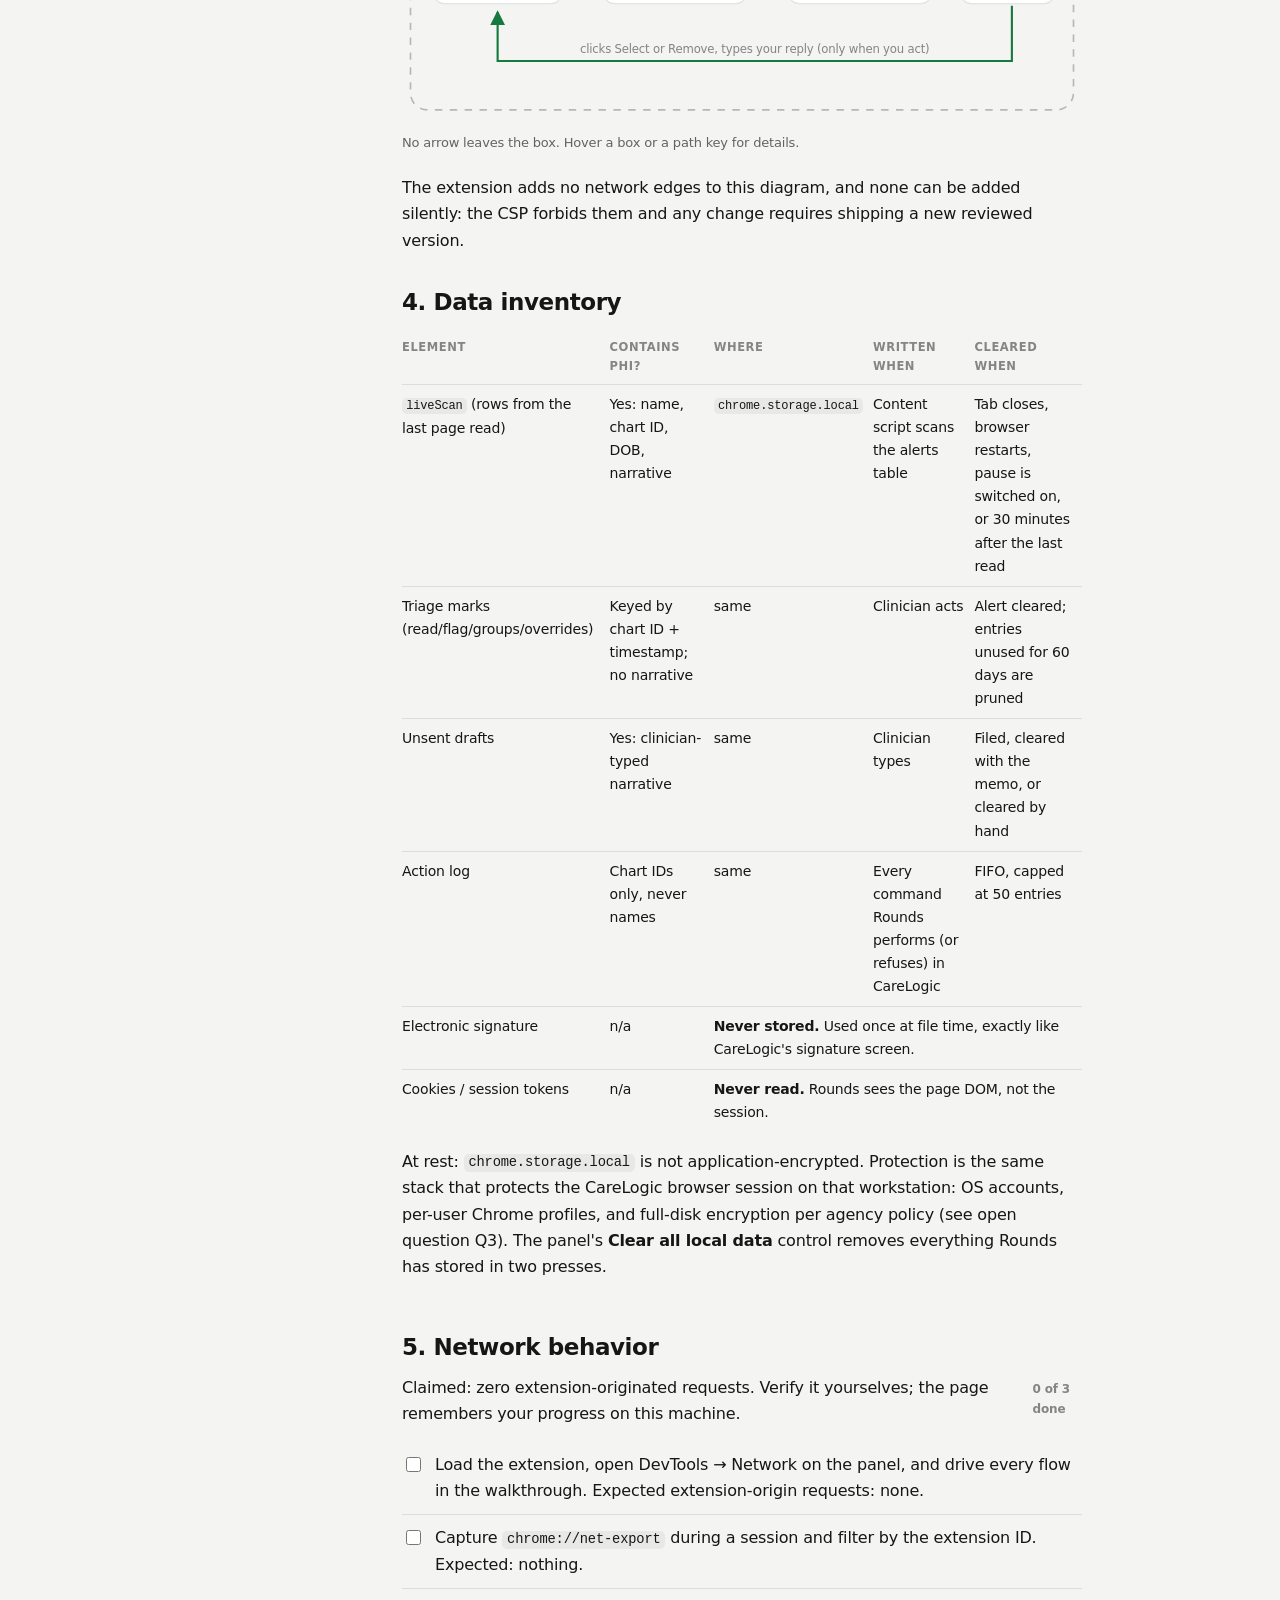
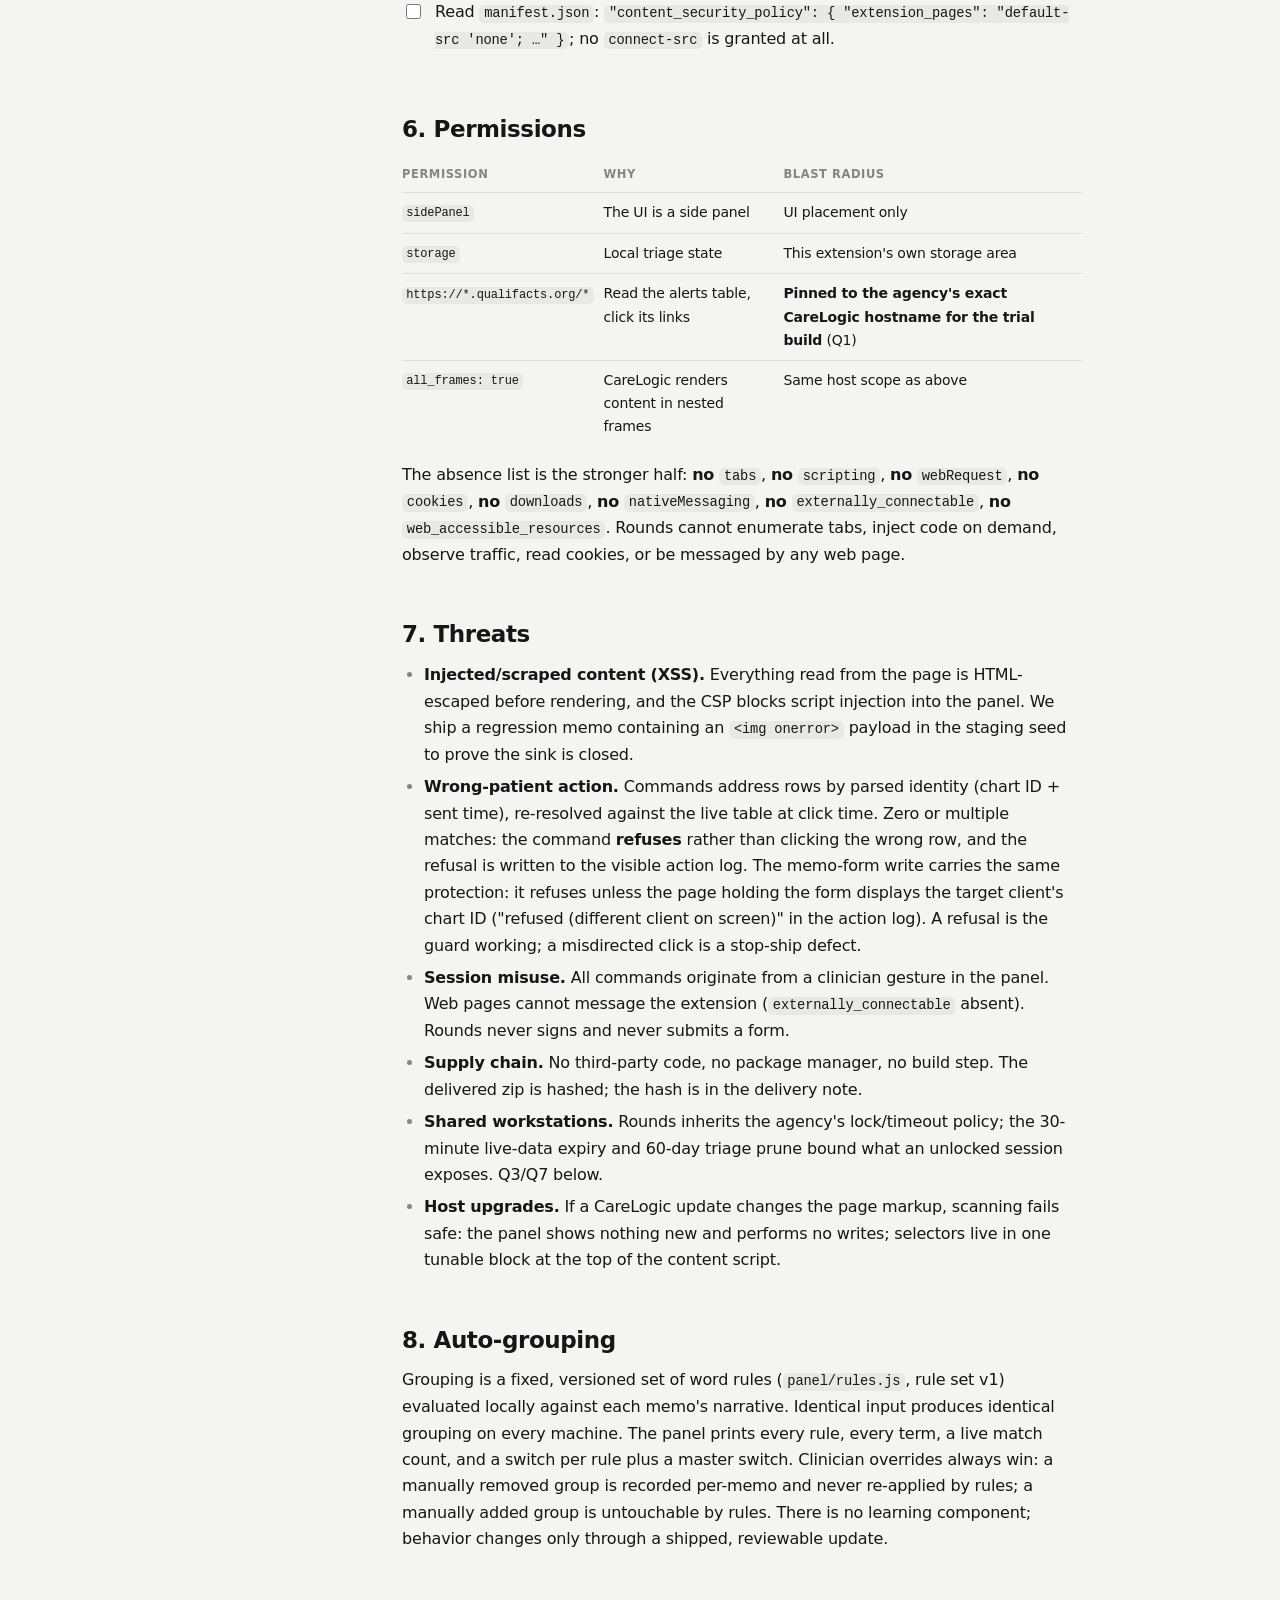
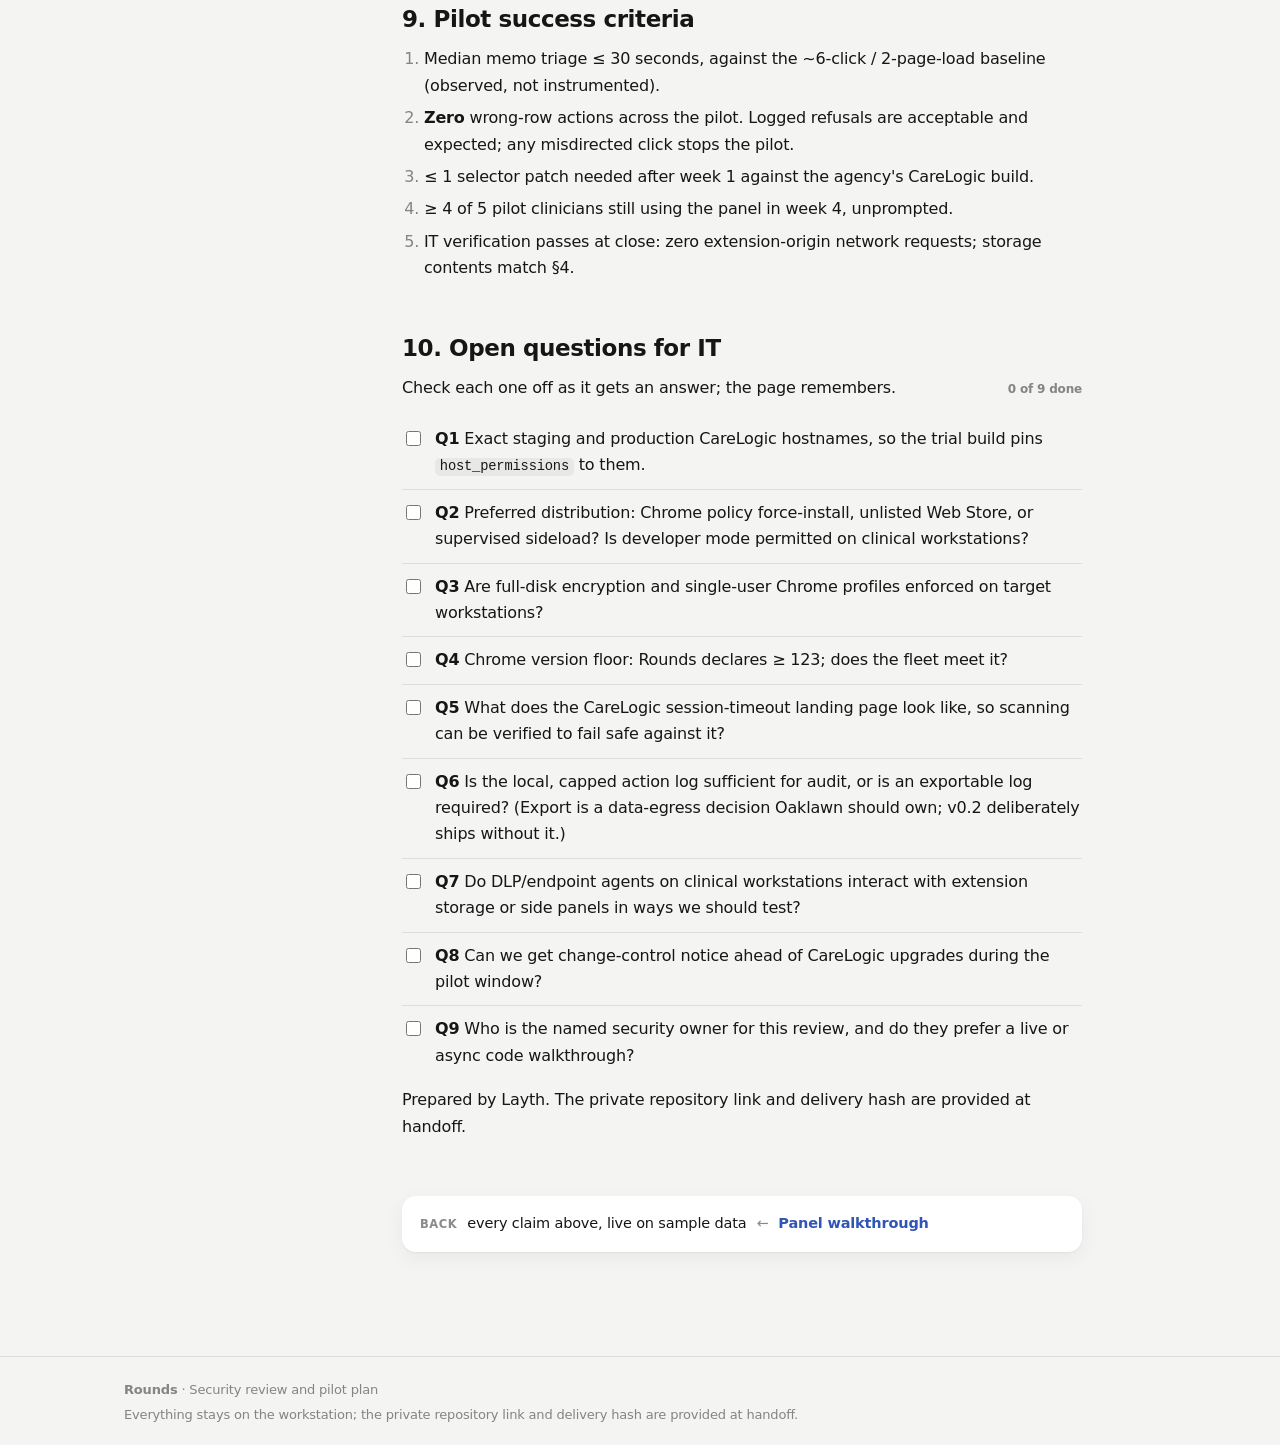
==== commit 23e3e7e9: "Drop the rollout section; Rounds mark as favicon and header corner" ====
--- a/security.html
+++ b/security.html
@@ -7,6 +7,7 @@
 <meta name="description" content="Security review and pilot plan for the Rounds side panel: architecture, data flow, permissions, threats, and the staging trial plan for Oaklawn IT." />
 <title>Security review | Rounds</title>
 <script>(function(){var d=document.documentElement;try{d.dataset.theme=localStorage.getItem("rounds-docs-theme")||(matchMedia("(prefers-color-scheme: dark)").matches?"dark":"light");d.dataset.textSize=localStorage.getItem("rounds-docs-text")||"standard"}catch(e){}})()</script>
+<link rel="icon" href="favicon.svg" type="image/svg+xml" />
 <link rel="stylesheet" href="docs.css" />
 </head>
 <body>
@@ -16,7 +17,10 @@
 
 <header class="document-header">
   <div class="header-inner">
-    <a class="site-name" href="index.html"><strong>Rounds</strong><span>Clinician documentation</span></a>
+    <a class="site-name" href="index.html"><svg class="site-mark" viewBox="0 0 32 32" fill="none" stroke="currentColor" stroke-width="2.4" stroke-linecap="round" stroke-linejoin="round" aria-hidden="true">
+      <path d="M16 3.6 26.8 9.8v12.4L16 28.4 5.2 22.2V9.8Z"/>
+      <path d="M16 28.4V16m0 0L5.2 9.8M16 16l10.8-6.2" opacity="0.55"/>
+    </svg><span class="site-words"><strong>Rounds</strong><span>Clinician documentation</span></span></a>
     <nav aria-label="Primary">
       <a href="index.html">Panel walkthrough</a>
       <a href="security.html" aria-current="page">Security review</a>
@@ -48,13 +52,12 @@
       <a href="#sec-threats">Threats</a>
       <a href="#sec-rules">Auto-grouping</a>
       <a href="#sec-pilot">Pilot criteria</a>
-      <a href="#sec-rollout">Rollout</a>
       <a href="#sec-questions">Open questions for IT</a>
     </nav>
     <div class="contents-version">
       <span>Security review</span>
       <code>rounds 0.2.0</code>
-      <code>11 sections</code>
+      <code>10 sections</code>
       <code>verify as you read</code>
     </div>
   </aside>
@@ -204,18 +207,8 @@
         </ol>
       </section>
 
-      <section class="walkthrough-step" id="sec-rollout">
-        <h2>10. Rollout</h2>
-        <ul>
-          <li><strong>Phase 0: review (this document).</strong> Packet review, code walkthrough, live network capture. Exit: IT sign-off for staging.</li>
-          <li><strong>Phase 1: staging.</strong> Staging CareLogic account (test patients only), verify selectors against the agency build, one workstation. Exit: scan + all three commands verified on the staging build.</li>
-          <li><strong>Phase 2: pilot.</strong> 3 to 5 clinicians, 4 weeks, weekly 20-minute feedback session. Kill switch: Chrome policy blocklist or simple removal; revocation is complete because everything is local.</li>
-          <li><strong>Phase 3: go/no-go.</strong> Review against §9; scope v0.3 (candidate items: agency-defined groups, vetted rule additions, reading the full note behind Select; explored: nursing/refill workflow expansion).</li>
-        </ul>
-      </section>
-
-      <section class="walkthrough-step" id="sec-questions">
-        <h2>11. Open questions for IT</h2>
+            <section class="walkthrough-step" id="sec-questions">
+        <h2>10. Open questions for IT</h2>
         <div class="check-head"><p>Check each one off as it gets an answer; the page remembers.</p><span class="check-count" data-count="itq"></span></div>
         <ul class="check-list" data-checklist="itq">
           <li><label><input type="checkbox"><span><strong>Q1</strong> Exact staging and production CareLogic hostnames, so the trial build pins <code>host_permissions</code> to them.</span></label></li>
--- a/docs.css
+++ b/docs.css
@@ -49,7 +49,9 @@
     max-width: 1080px; margin: 0 auto; padding: 12px 24px;
     display: flex; align-items: center; gap: 22px; flex-wrap: wrap;
   }
-  .site-name { display: flex; flex-direction: column; line-height: 1.25; color: var(--ink); }
+  .site-name { display: flex; align-items: center; gap: 10px; color: var(--ink); }
+  .site-mark { width: 26px; height: 26px; flex: none; }
+  .site-words { display: flex; flex-direction: column; line-height: 1.25; }
   .site-name strong { font-size: 15px; font-weight: 650; letter-spacing: -0.014em; }
   .site-name span { font-size: 12px; color: var(--ink-3); }
   .document-header nav { display: flex; gap: 16px; flex-wrap: wrap; font-size: 13.5px; font-weight: 500; }
